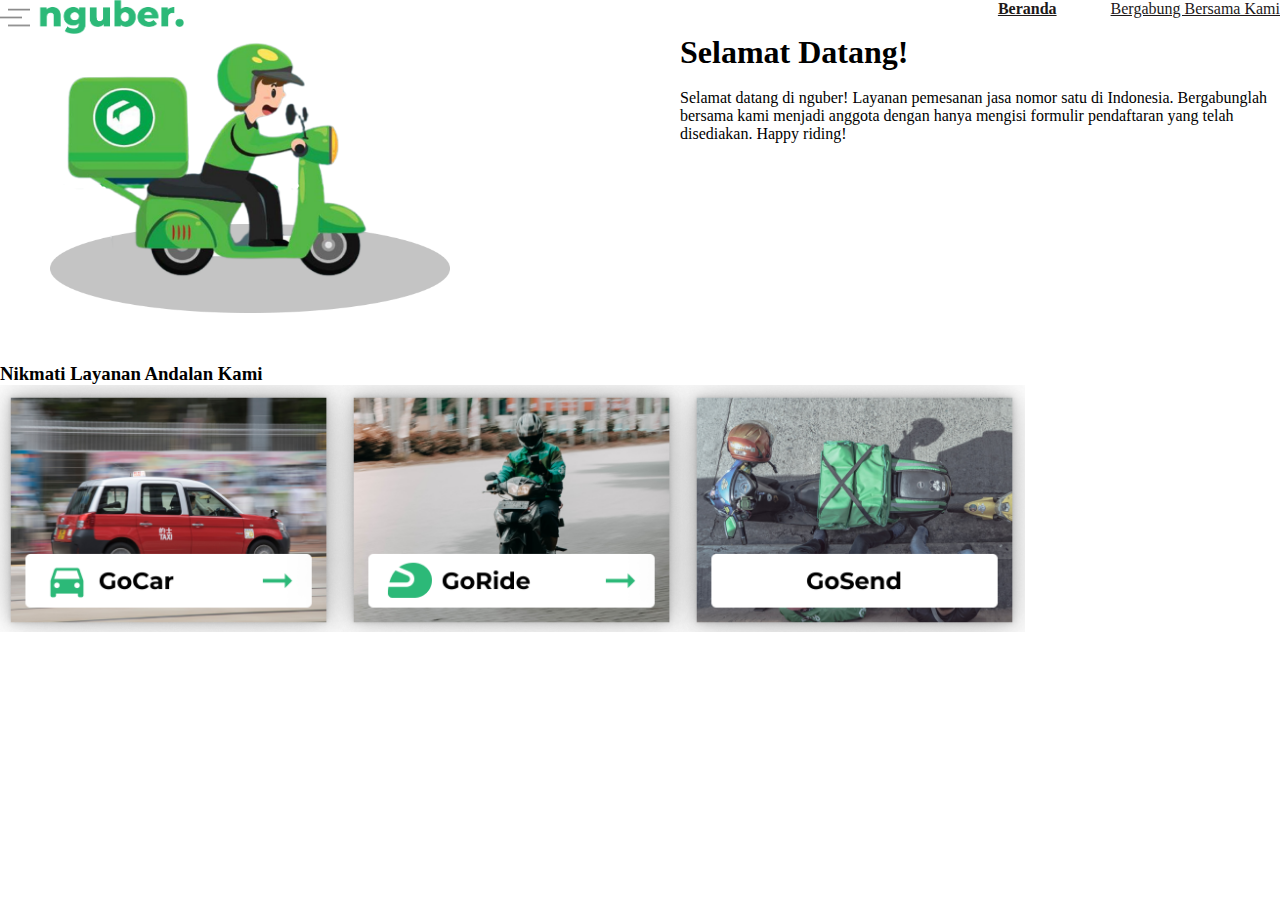
==== index.html @ 81c31d79 "push landing page for all" ====
<!doctype html>
<html lang="en">
  <head>
    <!-- Required meta tags -->
    <meta charset="utf-8">
    <meta name="viewport" content="width=device-width, initial-scale=1, shrink-to-fit=no">

    <!-- Bootstrap CSS -->
    <link rel="stylesheet" href="https://cdn.jsdelivr.net/npm/bootstrap@4.6.1/dist/css/bootstrap.min.css" integrity="sha384-zCbKRCUGaJDkqS1kPbPd7TveP5iyJE0EjAuZQTgFLD2ylzuqKfdKlfG/eSrtxUkn" crossorigin="anonymous">

    <!-- CSS -->
    <link rel="stylesheet" href="css/style.css">

    <title>Hello, world!</title>
  </head>
  <body>
    <div class="container">
        <div class="jumbotron">
            <img src="assets/logo.png" alt="" class="logo">
            <div class="navbar">
                <a href=""><b>Beranda</b></a>
                <a href="">Bergabung Bersama Kami</a>
            </div>
        </div>

        <div class="content">
            <img src="assets/driverLogo.png" alt="">
            <div class="text-content">
                <h1>Selamat Datang!</h1>
                <p><br>Selamat datang di nguber! Layanan pemesanan jasa nomor satu di Indonesia.
                    Bergabunglah bersama kami menjadi anggota dengan hanya mengisi formulir pendaftaran yang telah disediakan. Happy riding!</p>
            </div>
        </div>

        <div class="fitur">
            <h3>Nikmati Layanan Andalan Kami</h3>
            <div class="img-fitur">
                <img src="assets/fitur-image.png" alt="">
            </div>
        </div>
    </div>

    <!-- Optional JavaScript; choose one of the two! -->

    <!-- Option 1: jQuery and Bootstrap Bundle (includes Popper) -->
    <script src="https://cdn.jsdelivr.net/npm/jquery@3.5.1/dist/jquery.slim.min.js" integrity="sha384-DfXdz2htPH0lsSSs5nCTpuj/zy4C+OGpamoFVy38MVBnE+IbbVYUew+OrCXaRkfj" crossorigin="anonymous"></script>
    <script src="https://cdn.jsdelivr.net/npm/bootstrap@4.6.1/dist/js/bootstrap.bundle.min.js" integrity="sha384-fQybjgWLrvvRgtW6bFlB7jaZrFsaBXjsOMm/tB9LTS58ONXgqbR9W8oWht/amnpF" crossorigin="anonymous"></script>

  </body>
</html>
---- css/style.css ----
* {
    padding: 0%;
    margin: 0;
}

.jumbotron, .content, .fitur.img-fitur {
    display: flex;
    justify-content: space-between;
    background-color: white;
}

.logo {

    width: 184px;
}

.navbar a {
    margin-left: 50px;
    color: rgb(29, 25, 25);
}

.content img {
    width: 400px;
    margin-bottom: 50px;
    margin-left: 50px;
}

.content p {
    width: 600px;
}

.img-fitur {
    display: flex;
    justify-content: left;
}

.img-fitur img {
    width: 1025px;
}
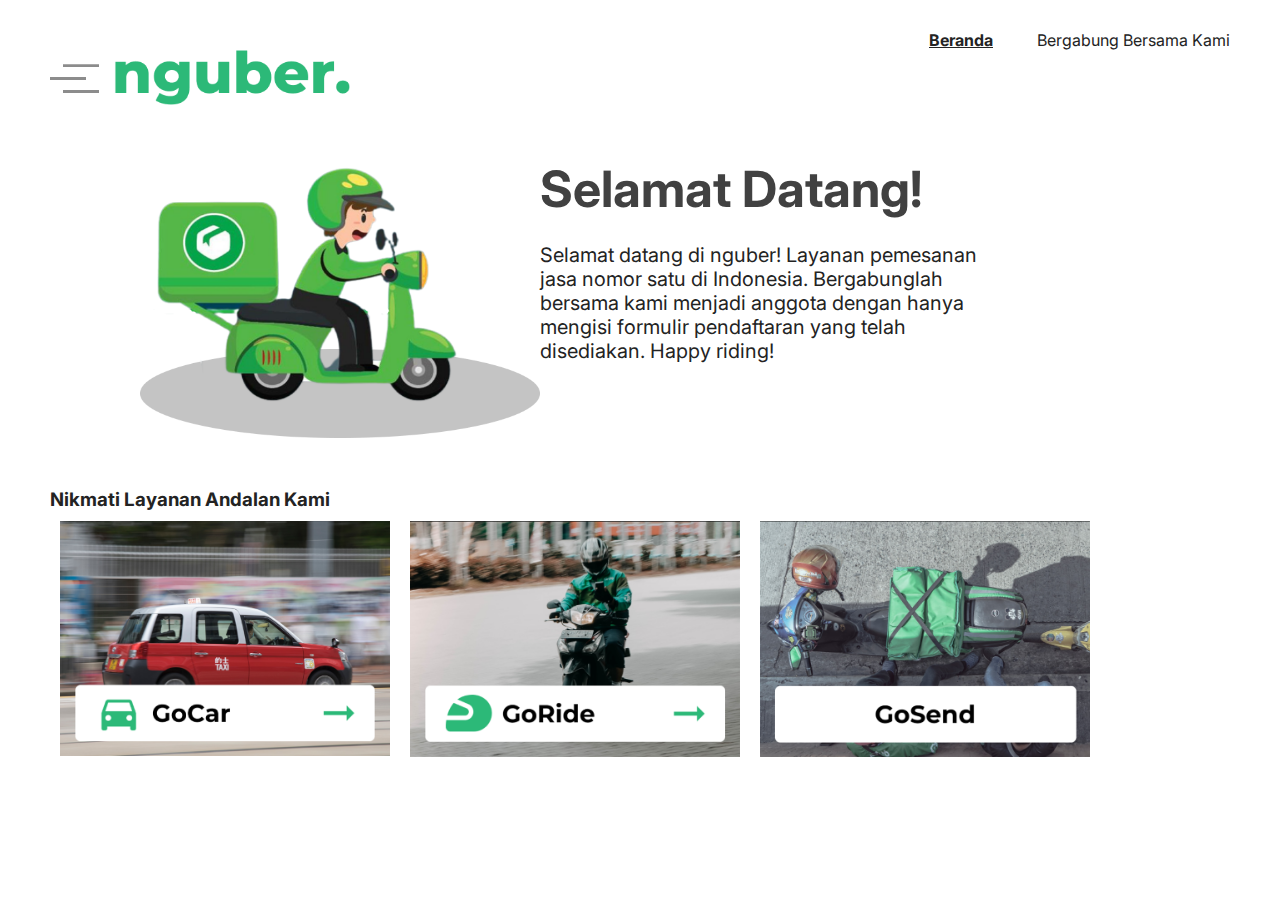
==== commit cf4451dd: "Memperbaiki landing page dan form registrasi" ====
--- a/index.html
+++ b/index.html
@@ -3,48 +3,63 @@
   <head>
     <!-- Required meta tags -->
     <meta charset="utf-8">
-    <meta name="viewport" content="width=device-width, initial-scale=1, shrink-to-fit=no">
+    <meta name="viewport" content="width=device-width, initial-scale=1">
 
     <!-- Bootstrap CSS -->
-    <link rel="stylesheet" href="https://cdn.jsdelivr.net/npm/bootstrap@4.6.1/dist/css/bootstrap.min.css" integrity="sha384-zCbKRCUGaJDkqS1kPbPd7TveP5iyJE0EjAuZQTgFLD2ylzuqKfdKlfG/eSrtxUkn" crossorigin="anonymous">
+    <link href="https://cdn.jsdelivr.net/npm/bootstrap@5.0.2/dist/css/bootstrap.min.css" rel="stylesheet" integrity="sha384-EVSTQN3/azprG1Anm3QDgpJLIm9Nao0Yz1ztcQTwFspd3yD65VohhpuuCOmLASjC" crossorigin="anonymous">
 
-    <!-- CSS -->
-    <link rel="stylesheet" href="css/style.css">
+    <!-- Style CSS -->
+    <link rel="stylesheet" href="css/styleRegist.css">
+    <link rel="stylesheet" href="https://fonts.googleapis.com/css?family=Inter|Nunito|Trirong">
 
-    <title>Hello, world!</title>
+    <title>Form Pendaftaran Member Nguber</title>
   </head>
   <body>
-    <div class="container">
-        <div class="jumbotron">
-            <img src="assets/logo.png" alt="" class="logo">
-            <div class="navbar">
-                <a href=""><b>Beranda</b></a>
-                <a href="">Bergabung Bersama Kami</a>
-            </div>
+    <div class="jumbotron">
+        <div class="logo">
+            <img src="assets/logo.png" alt="">
         </div>
-
-        <div class="content">
-            <img src="assets/driverLogo.png" alt="">
-            <div class="text-content">
-                <h1>Selamat Datang!</h1>
-                <p><br>Selamat datang di nguber! Layanan pemesanan jasa nomor satu di Indonesia.
-                    Bergabunglah bersama kami menjadi anggota dengan hanya mengisi formulir pendaftaran yang telah disediakan. Happy riding!</p>
-            </div>
+        <div class="navbar">
+            <a href="index2.html"><u><b>Beranda</b></u></a>
+            <a href="registrasi.html">Bergabung Bersama Kami</a>
         </div>
-
-        <div class="fitur">
-            <h3>Nikmati Layanan Andalan Kami</h3>
-            <div class="img-fitur">
-                <img src="assets/fitur-image.png" alt="">
-            </div>
+    </div>
+    
+    <div class="content-landingpage">
+        <img src="assets/driverLogo.png" alt="">
+        <div class="text-content">
+            <h1>Selamat Datang!</h1>
+            <p><br>Selamat datang di nguber! Layanan pemesanan jasa nomor satu di Indonesia.
+                Bergabunglah bersama kami menjadi anggota dengan hanya mengisi formulir pendaftaran yang telah disediakan. Happy riding!</p>
         </div>
     </div>
 
+    <div class="fitur">
+        <h3>Nikmati Layanan Andalan Kami</h3>
+        <div class="img-fitur">
+            <!-- <img src="assets/fitur-image.png" alt=""> -->
+            <a href="">
+                <img src="assets/GoCar-NoShadow.png" alt="">
+            </a>
+            <a href="">
+                <img src="assets/GoRide-NoShadow.png" alt="">
+            </a>
+            <a href="">
+                <img src="assets/GoSend-NoShadow.png" alt="">
+            </a>
+        </div>
+    </div>
+</div>
+
     <!-- Optional JavaScript; choose one of the two! -->
 
-    <!-- Option 1: jQuery and Bootstrap Bundle (includes Popper) -->
-    <script src="https://cdn.jsdelivr.net/npm/jquery@3.5.1/dist/jquery.slim.min.js" integrity="sha384-DfXdz2htPH0lsSSs5nCTpuj/zy4C+OGpamoFVy38MVBnE+IbbVYUew+OrCXaRkfj" crossorigin="anonymous"></script>
-    <script src="https://cdn.jsdelivr.net/npm/bootstrap@4.6.1/dist/js/bootstrap.bundle.min.js" integrity="sha384-fQybjgWLrvvRgtW6bFlB7jaZrFsaBXjsOMm/tB9LTS58ONXgqbR9W8oWht/amnpF" crossorigin="anonymous"></script>
+    <!-- Option 1: Bootstrap Bundle with Popper -->
+    <script src="https://cdn.jsdelivr.net/npm/bootstrap@5.0.2/dist/js/bootstrap.bundle.min.js" integrity="sha384-MrcW6ZMFYlzcLA8Nl+NtUVF0sA7MsXsP1UyJoMp4YLEuNSfAP+JcXn/tWtIaxVXM" crossorigin="anonymous"></script>
 
+    <!-- Option 2: Separate Popper and Bootstrap JS -->
+    <!--
+    <script src="https://cdn.jsdelivr.net/npm/@popperjs/core@2.9.2/dist/umd/popper.min.js" integrity="sha384-IQsoLXl5PILFhosVNubq5LC7Qb9DXgDA9i+tQ8Zj3iwWAwPtgFTxbJ8NT4GN1R8p" crossorigin="anonymous"></script>
+    <script src="https://cdn.jsdelivr.net/npm/bootstrap@5.0.2/dist/js/bootstrap.min.js" integrity="sha384-cVKIPhGWiC2Al4u+LWgxfKTRIcfu0JTxR+EQDz/bgldoEyl4H0zUF0QKbrJ0EcQF" crossorigin="anonymous"></script>
+    -->
   </body>
 </html>--- a/css/styleRegist.css
+++ b/css/styleRegist.css
@@ -0,0 +1,117 @@
+* {
+    padding: 0;
+    margin: 0;
+    font-family: 'Inter';
+    color: rgb(35, 35, 35);
+}
+
+.jumbotron{
+    padding: 30px;
+    display: flex;
+    justify-content: space-between;
+}
+
+.jumbotron img {
+    padding: 20px;
+}
+
+.jumbotron a {
+    margin: 20px;
+    color: rgb(35, 35, 35);
+    text-decoration: none;
+}
+
+/* STYLING registrasi.html */
+
+.content {
+    width: 100%;
+    display: flex;
+    justify-content: space-between;
+}
+
+.banner {
+    background-color: rgba(44, 185, 120, 1);
+    width: 50%;
+    padding: 30px;
+}
+
+.form {
+    width: 50%;
+    padding: 30px;
+}
+
+.form h1 {
+    font-weight: bolder;
+    color: rgb(82, 80, 80);
+}
+
+.logo img {
+    width: 300px;
+}
+
+.banner .image img {
+    width: 500px;
+    position: fixed;
+    bottom: 0;
+    right: 0%;
+}
+
+.banner .text h1 {
+    color: white;
+    font-weight: bolder;
+    font-size: 70px;
+}
+
+.banner .text p {
+    color: white;
+    font: bold;
+    font-size: 40px;
+}
+
+.btn {
+    background-color: rgba(44, 185, 120, 1);
+    border-color: rgba(44, 185, 120, 1);
+}
+
+/* STYLING index.html */
+
+.content-landingpage {
+    margin-left: 90px;
+}
+
+.content-landingpage {
+    display: flex;
+    justify-content: space-between;
+}
+
+.content-landingpage img {
+    width: 400px;
+    margin-bottom: 50px;
+    margin-left: 50px;
+}
+
+.content-landingpage p {
+    width: 450px;
+    margin-right: 300px;
+    font-size: 20px;
+}
+
+.content-landingpage h1 {
+    font-weight: bolder;
+    color: rgb(65, 65, 65);
+    font-size: 50px;
+}
+
+.fitur {
+    margin-left: 50px;
+}
+
+.img-fitur {
+    display: flex;
+    justify-content: left;
+}
+
+.img-fitur img {
+    width: 330px;
+    padding: 10px;
+}